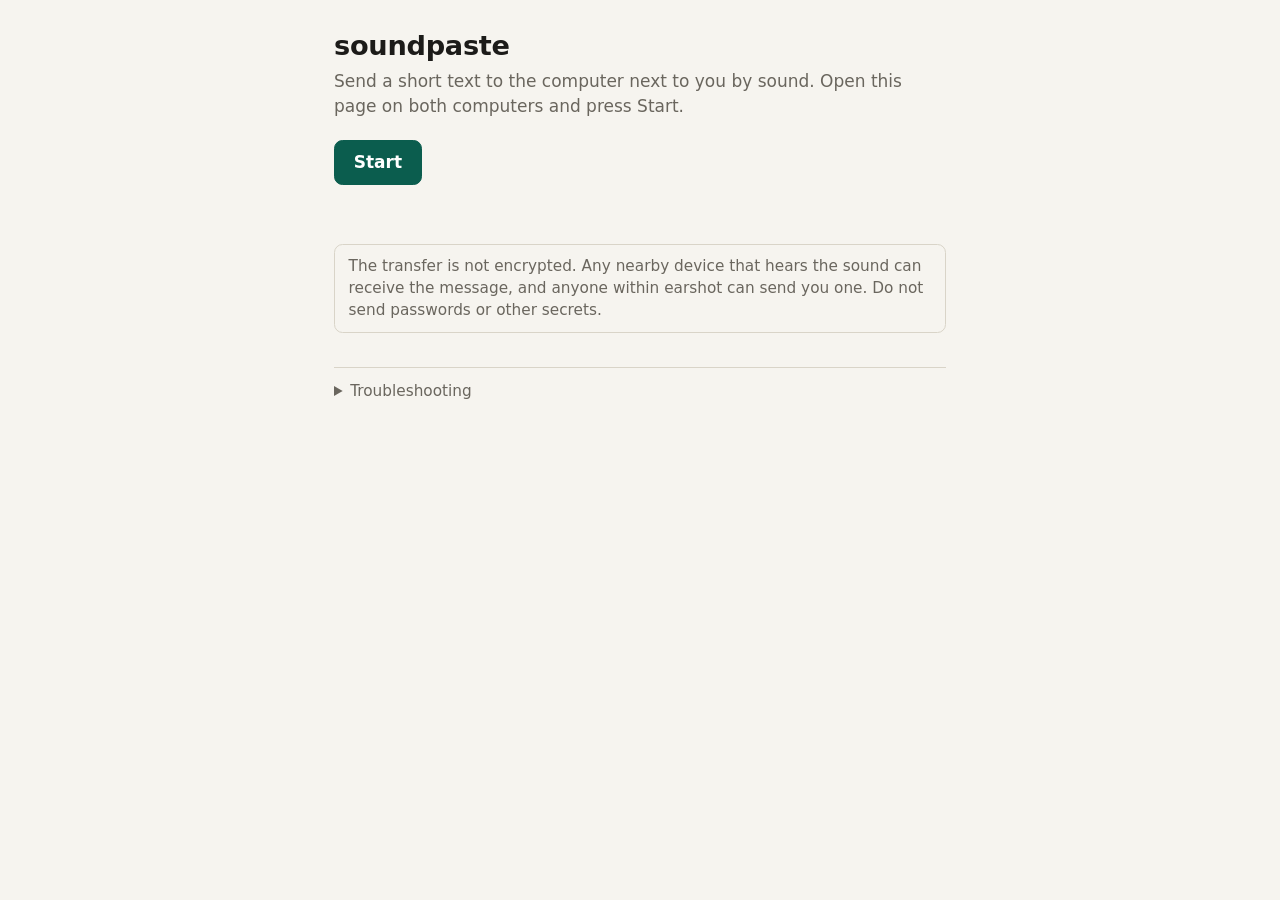
==== index.html @ 478b2f0f "Page built from 1406321" ====
<!doctype html>
<html lang="en">
<head>
<meta charset="utf-8">
<meta name="viewport" content="width=device-width, initial-scale=1">
<!-- The page contacts nothing: everything is loaded from the same directory. -->
<meta http-equiv="Content-Security-Policy" content="default-src 'none'; script-src 'self' 'wasm-unsafe-eval'; style-src 'self'; connect-src 'self'; img-src 'self' data:; media-src 'self'; base-uri 'none'; form-action 'none'">
<meta name="referrer" content="no-referrer">
<title>soundpaste</title>
<link rel="stylesheet" href="./style.css">
</head>
<body>
<main>
  <header>
    <h1>soundpaste</h1>
    <p class="lead">Send a short text to the computer next to you by sound. Open this page on both computers and press Start.</p>
  </header>

  <section id="start-section" aria-labelledby="start-title">
    <h2 id="start-title" class="visually-hidden">Setup</h2>
    <button id="start" class="primary" type="button">Start</button>
    <p id="start-status" class="status" role="status"></p>
  </section>

  <p id="hidden-warning" class="notice warning" hidden>This tab is in the background. Receiving continues, but the view updates slowly. Keep the tab visible during a transfer.</p>

  <section id="meter-section" aria-labelledby="meter-title" hidden>
    <h2 id="meter-title">Microphone</h2>
    <div class="meter" role="meter" aria-label="Microphone signal level" aria-valuemin="-80" aria-valuemax="0" aria-valuenow="-80" id="meter">
      <div class="meter-bar" id="meter-bar"></div>
      <div class="meter-peak" id="meter-peak"></div>
    </div>
    <p class="meter-text"><span id="meter-db">–</span> <span id="meter-hint"></span></p>
  </section>

  <section id="send-section" aria-labelledby="send-title" hidden>
    <h2 id="send-title">Send</h2>
    <label for="text" class="visually-hidden">Text to send</label>
    <textarea id="text" rows="3" spellcheck="false" autocomplete="off" placeholder="A link, a note or other short text"></textarea>
    <p class="row small">
      <span id="count">0 / 512 bytes</span>
      <span id="estimate"></span>
    </p>
    <p id="too-long" class="notice error" hidden></p>
    <p class="row">
      <button id="send" class="primary" type="button" disabled>Send</button>
      <button id="cancel" type="button" hidden>Cancel</button>
    </p>
    <p id="tx-status" class="status" role="status" aria-live="polite"></p>
    <p id="tx-advice" class="notice error" hidden></p>
  </section>

  <section id="receive-section" aria-labelledby="receive-title" hidden>
    <h2 id="receive-title">Received</h2>
    <p id="rx-status" class="status" role="status" aria-live="polite">Listening…</p>
    <progress id="rx-progress" max="1" value="0" hidden></progress>
    <pre id="received" hidden></pre>
    <p class="row">
      <button id="copy" type="button" hidden>Copy</button>
      <span id="copy-status" class="small" role="status"></span>
    </p>
  </section>

  <p class="notice">The transfer is not encrypted. Any nearby device that hears the sound can receive the message, and anyone within earshot can send you one. Do not send passwords or other secrets.</p>

  <details id="debug">
    <summary>Troubleshooting</summary>
    <p id="stats" class="small"></p>
    <p class="row">
      <button id="download" type="button" disabled>Download microphone recording (WAV)</button>
      <button id="clear-log" type="button">Clear log</button>
    </p>
    <p class="small">The recording holds the last 45 seconds from the microphone. It stays on this computer unless you download and share it yourself.</p>
    <pre id="log" aria-label="Event log"></pre>
  </details>
</main>
<script src="./app.js"></script>
</body>
</html>
---- style.css ----
:root {
  --bg: #f6f4ef;
  --fg: #1c1b19;
  --muted: #6a665e;
  --line: #d9d4c8;
  --panel: #fffdf8;
  --accent: #0b5d4e;
  --accent-fg: #ffffff;
  --warn-bg: #fff3cd;
  --warn-fg: #5c4400;
  --err-bg: #fde2e0;
  --err-fg: #7a1410;
  --ok: #0b5d4e;
  --meter: #0b5d4e;
  --meter-hot: #b3261e;
}
@media (prefers-color-scheme: dark) {
  :root {
    --bg: #151614;
    --fg: #ecebe6;
    --muted: #a09c92;
    --line: #34352f;
    --panel: #1d1e1b;
    --accent: #6fd3bd;
    --accent-fg: #0c1a17;
    --warn-bg: #3d3310;
    --warn-fg: #f3dc8f;
    --err-bg: #47191a;
    --err-fg: #ffb4ab;
    --ok: #6fd3bd;
    --meter: #6fd3bd;
    --meter-hot: #ff8a80;
  }
}
* { box-sizing: border-box; }
html { font-size: 17px; }
body {
  margin: 0;
  background: var(--bg);
  color: var(--fg);
  font-family: system-ui, -apple-system, "Segoe UI", Roboto, sans-serif;
  line-height: 1.45;
}
main {
  max-width: 38rem;
  margin: 0 auto;
  padding: 1.5rem 1rem 4rem;
}
h1 { font-size: 1.6rem; margin: 0 0 0.25rem; letter-spacing: -0.01em; }
h2 { font-size: 0.8rem; text-transform: uppercase; letter-spacing: 0.08em; color: var(--muted); margin: 0 0 0.5rem; font-weight: 600; }
.lead { margin: 0 0 1.25rem; color: var(--muted); }
section { margin: 0 0 1.5rem; }
.visually-hidden { position: absolute; width: 1px; height: 1px; overflow: hidden; clip: rect(0 0 0 0); white-space: nowrap; }
[hidden] { display: none !important; }

button {
  font: inherit;
  padding: 0.55rem 1.1rem;
  border-radius: 0.5rem;
  border: 1px solid var(--line);
  background: var(--panel);
  color: var(--fg);
  cursor: pointer;
}
button.primary { background: var(--accent); border-color: var(--accent); color: var(--accent-fg); font-weight: 600; }
button:disabled { opacity: 0.45; cursor: not-allowed; }
button:focus-visible, textarea:focus-visible, summary:focus-visible { outline: 3px solid var(--accent); outline-offset: 2px; }

textarea {
  display: block;
  width: 100%;
  font: inherit;
  font-family: ui-monospace, SFMono-Regular, Menlo, Consolas, monospace;
  font-size: 0.95rem;
  padding: 0.6rem 0.7rem;
  border: 1px solid var(--line);
  border-radius: 0.5rem;
  background: var(--panel);
  color: var(--fg);
  resize: vertical;
}
.row { display: flex; flex-wrap: wrap; gap: 0.6rem; align-items: center; margin: 0.5rem 0; }
.small { font-size: 0.85rem; color: var(--muted); }
.row.small { justify-content: space-between; margin: 0.3rem 0 0.6rem; }
.status { margin: 0.5rem 0; min-height: 1.45em; }
.status.ok { color: var(--ok); font-weight: 600; }
.notice { padding: 0.6rem 0.8rem; border-radius: 0.5rem; border: 1px solid var(--line); font-size: 0.9rem; color: var(--muted); margin: 0.75rem 0; }
.notice.warning { background: var(--warn-bg); color: var(--warn-fg); border-color: transparent; }
.notice.error { background: var(--err-bg); color: var(--err-fg); border-color: transparent; }

.meter { position: relative; height: 0.9rem; background: var(--panel); border: 1px solid var(--line); border-radius: 0.45rem; overflow: hidden; }
.meter-bar { position: absolute; inset: 0 auto 0 0; width: 0%; background: var(--meter); transition: width 60ms linear; }
.meter-bar.hot { background: var(--meter-hot); }
.meter-peak { position: absolute; top: 0; bottom: 0; width: 2px; left: 0%; background: var(--fg); opacity: 0.6; }
.meter-text { margin: 0.35rem 0 0; font-size: 0.85rem; color: var(--muted); font-variant-numeric: tabular-nums; }

progress { display: block; width: 100%; height: 0.6rem; accent-color: var(--accent); }
pre {
  font-family: ui-monospace, SFMono-Regular, Menlo, Consolas, monospace;
  font-size: 0.9rem;
  white-space: pre-wrap;
  overflow-wrap: anywhere;
  margin: 0.5rem 0;
}
#received { padding: 0.7rem 0.8rem; background: var(--panel); border: 1px solid var(--line); border-radius: 0.5rem; }
details { margin-top: 2rem; border-top: 1px solid var(--line); padding-top: 0.75rem; }
summary { cursor: pointer; color: var(--muted); font-size: 0.9rem; }
#log { font-size: 0.75rem; max-height: 22rem; overflow: auto; color: var(--muted); }
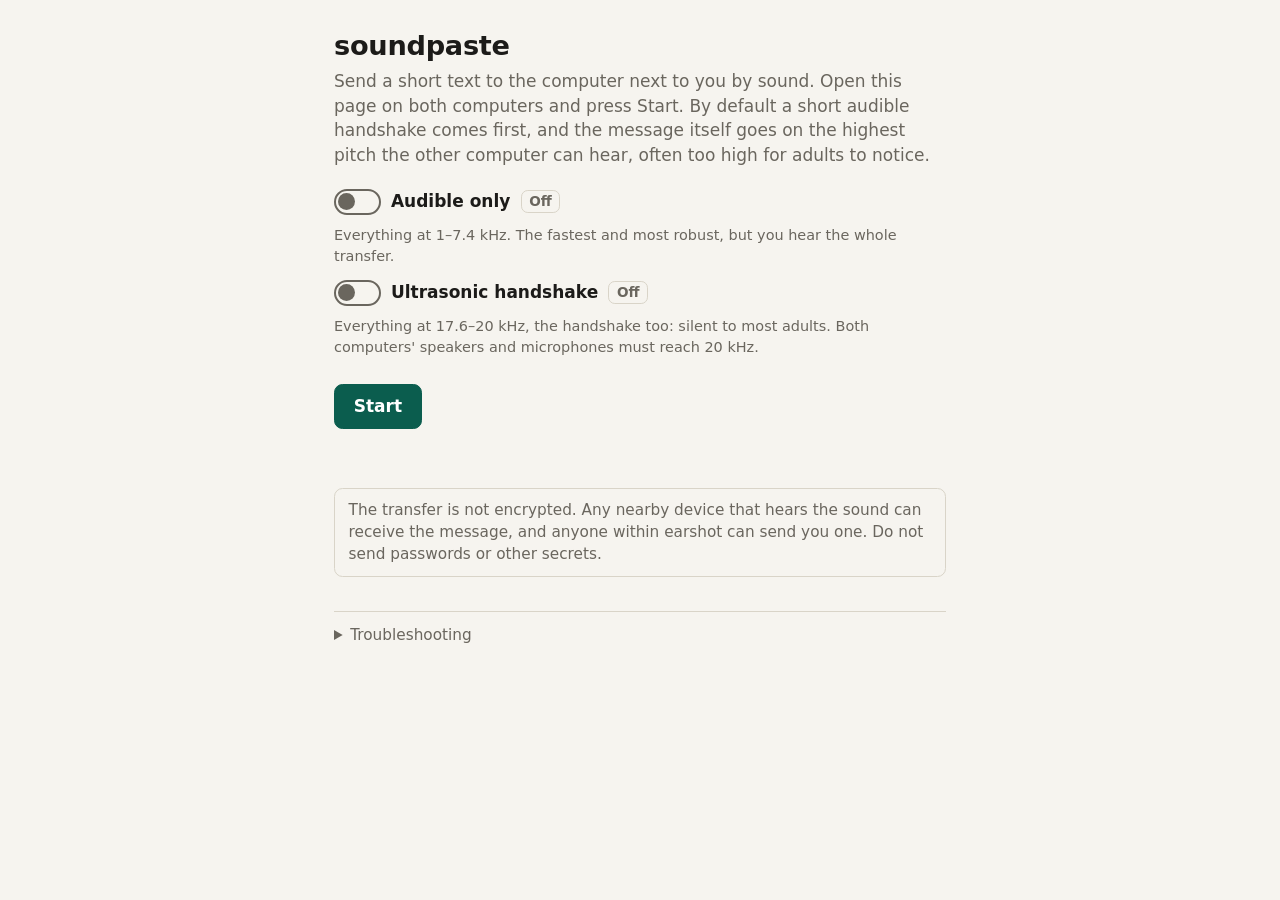
==== commit fd651d03: "Page built from 783e3db" ====
--- a/index.html
+++ b/index.html
@@ -13,8 +13,28 @@
 <main>
   <header>
     <h1>soundpaste</h1>
-    <p class="lead">Send a short text to the computer next to you by sound. Open this page on both computers and press Start.</p>
+    <p class="lead">Send a short text to the computer next to you by sound. Open this page on both computers and press Start. By default a short audible handshake comes first, and the message itself goes on the highest pitch the other computer can hear, often too high for adults to notice.</p>
   </header>
+
+  <section id="mode-section" aria-labelledby="mode-title">
+    <h2 id="mode-title" class="visually-hidden">Frequencies</h2>
+    <div class="mode-row">
+      <label class="switch">
+        <input type="checkbox" id="mode-audible" role="switch" aria-describedby="mode-audible-hint">
+        <span>Audible only</span>
+        <span class="state" aria-hidden="true"></span>
+      </label>
+      <p id="mode-audible-hint" class="small">Everything at 1–7.4 kHz. The fastest and most robust, but you hear the whole transfer.</p>
+    </div>
+    <div class="mode-row">
+      <label class="switch">
+        <input type="checkbox" id="mode-ultrasonic" role="switch" aria-describedby="mode-ultrasonic-hint">
+        <span>Ultrasonic handshake</span>
+        <span class="state" aria-hidden="true"></span>
+      </label>
+      <p id="mode-ultrasonic-hint" class="small">Everything at 17.6–20 kHz, the handshake too: silent to most adults. Both computers' speakers and microphones must reach 20 kHz.</p>
+    </div>
+  </section>
 
   <section id="start-section" aria-labelledby="start-title">
     <h2 id="start-title" class="visually-hidden">Setup</h2>
--- a/style.css
+++ b/style.css
@@ -88,6 +88,58 @@
 .notice.warning { background: var(--warn-bg); color: var(--warn-fg); border-color: transparent; }
 .notice.error { background: var(--err-bg); color: var(--err-fg); border-color: transparent; }
 
+.switch { display: inline-flex; align-items: center; gap: 0.6rem; cursor: pointer; font-weight: 600; }
+/* Off: a hollow track with the knob on the left. On: a filled track, the knob on the right
+   with a check mark. The On/Off word repeats the state in text (screen readers get it
+   from role="switch"). */
+.switch input {
+  appearance: none;
+  flex: none;
+  position: relative;
+  width: 2.75rem;
+  height: 1.5rem;
+  margin: 0;
+  border-radius: 1rem;
+  border: 2px solid var(--muted);
+  background: transparent;
+  cursor: pointer;
+  transition: background 120ms, border-color 120ms;
+}
+.switch input::after {
+  content: "";
+  position: absolute;
+  top: 0.125rem;
+  left: 0.125rem;
+  width: 1rem;
+  height: 1rem;
+  border-radius: 50%;
+  background: var(--muted);
+  color: var(--accent);
+  font-size: 0.7rem;
+  font-weight: 700;
+  line-height: 1rem;
+  text-align: center;
+  transition: transform 120ms, background 120ms;
+}
+.switch input:checked { background: var(--accent); border-color: var(--accent); }
+.switch input:checked::after { content: "✓"; background: var(--accent-fg); transform: translateX(1.25rem); }
+.switch input:disabled { opacity: 0.45; cursor: not-allowed; }
+.switch input:focus-visible { outline: 3px solid var(--accent); outline-offset: 2px; }
+.switch .state {
+  min-width: 2.2rem;
+  padding: 0.05rem 0.45rem;
+  border-radius: 0.4rem;
+  font-size: 0.8rem;
+  text-align: center;
+  color: var(--muted);
+  border: 1px solid var(--line);
+}
+.switch .state::before { content: "Off"; }
+.switch input:checked ~ .state { color: var(--accent-fg); background: var(--accent); border-color: var(--accent); }
+.switch input:checked ~ .state::before { content: "On"; }
+.mode-row { margin: 0 0 0.75rem; }
+.mode-row p { margin: 0.25rem 0 0; }
+
 .meter { position: relative; height: 0.9rem; background: var(--panel); border: 1px solid var(--line); border-radius: 0.45rem; overflow: hidden; }
 .meter-bar { position: absolute; inset: 0 auto 0 0; width: 0%; background: var(--meter); transition: width 60ms linear; }
 .meter-bar.hot { background: var(--meter-hot); }
